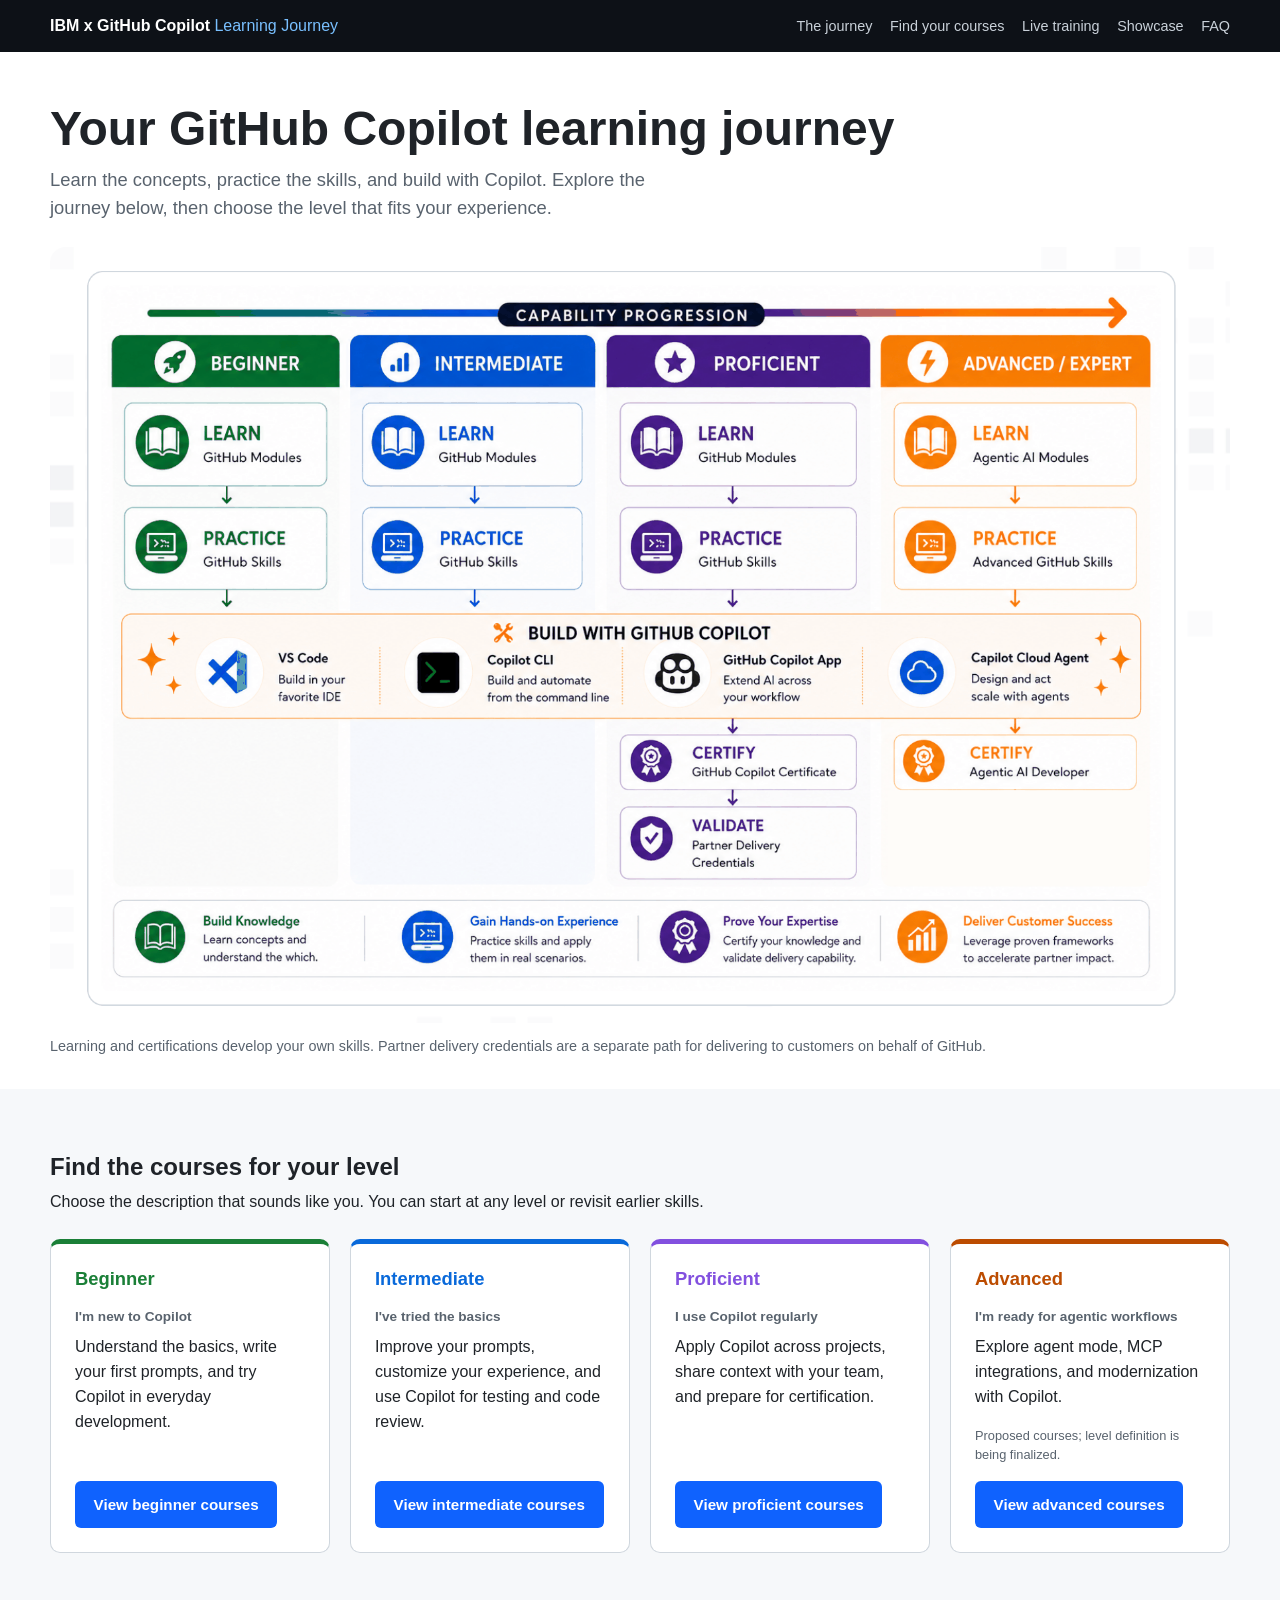
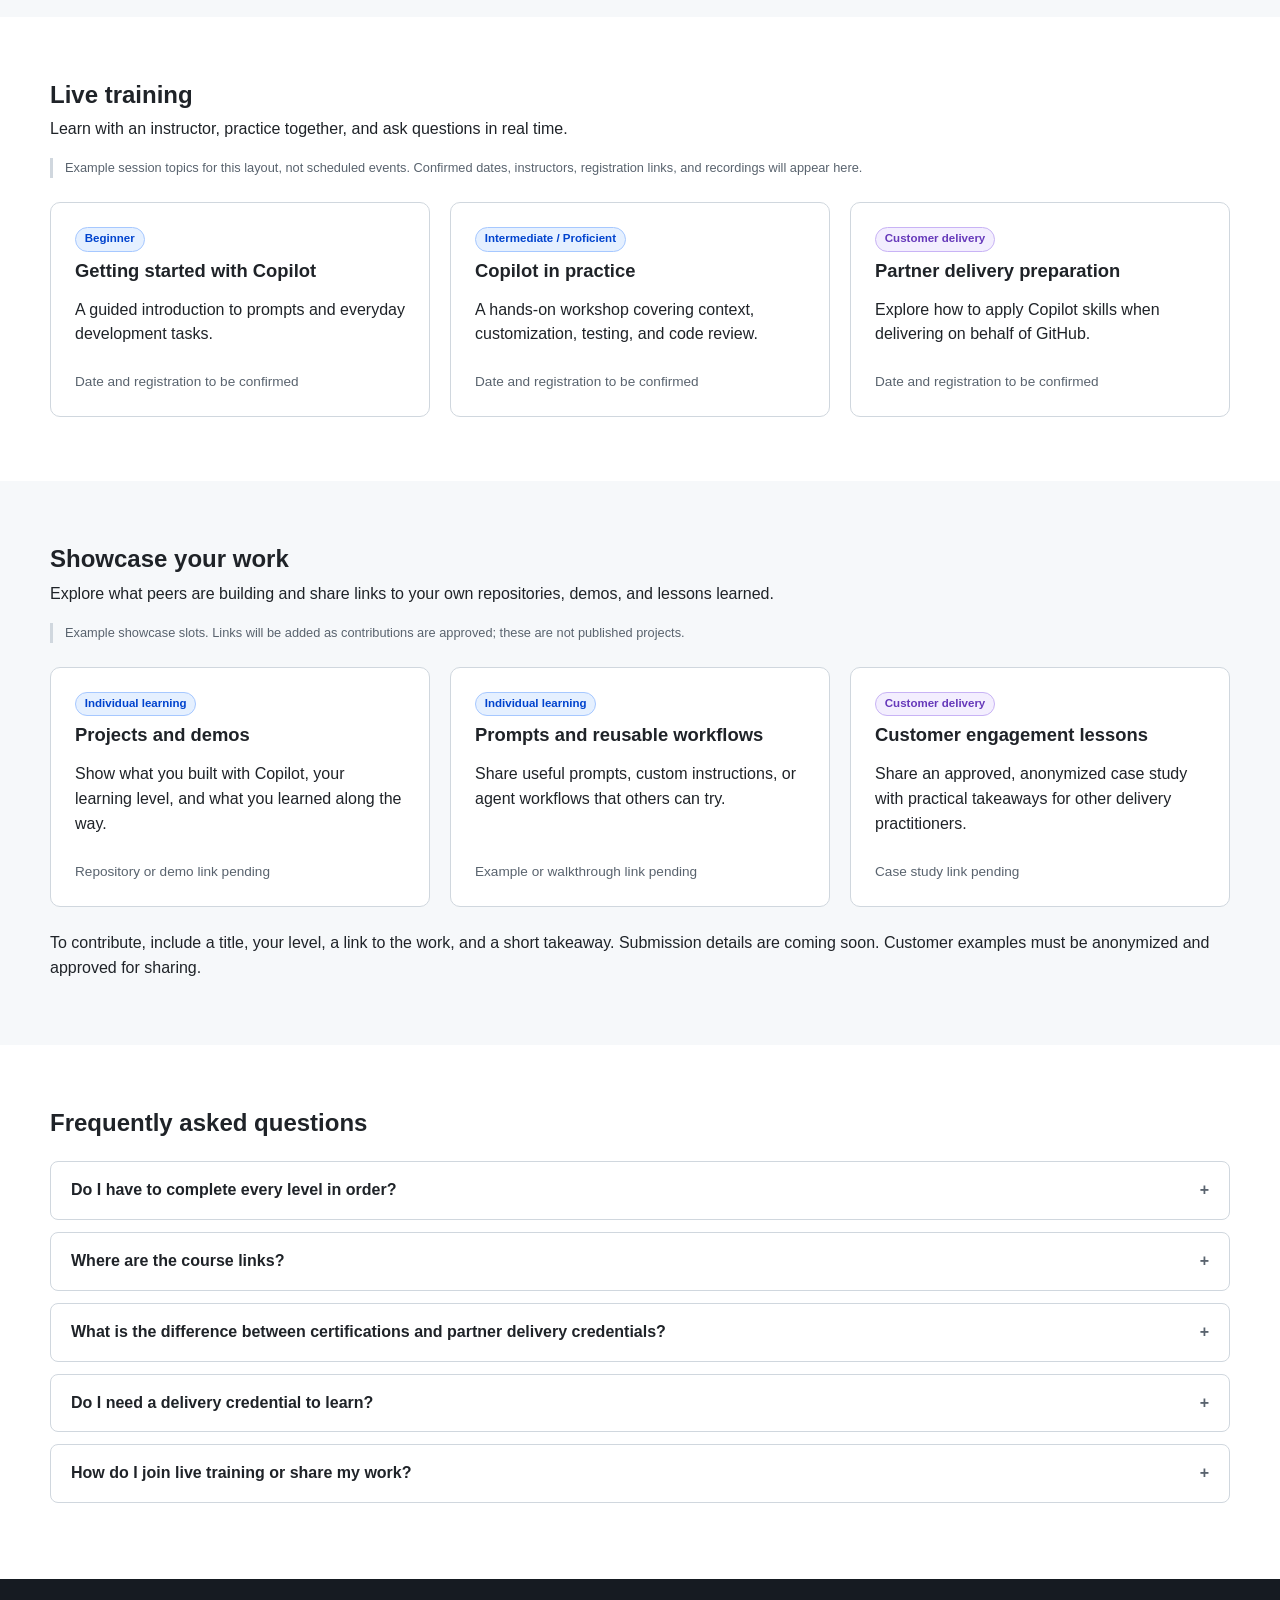
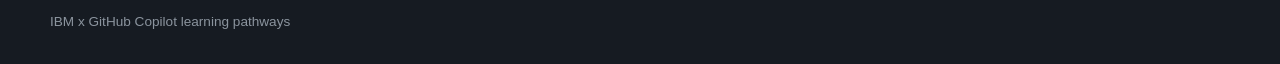
==== index.html @ cc18befc "Publish IBM Copilot learning journey microsite Co-authored-by: Copilot App <223556219+Copilot@users." ====
<!DOCTYPE html>
<html lang="en">
<head>
  <meta charset="utf-8">
  <meta name="viewport" content="width=device-width, initial-scale=1">
  <title>IBM x GitHub Copilot Learning Journey</title>
  <link rel="stylesheet" href="assets/base.css">
  <style>
    :root { --l1: #1a7f37; --l2: #0969da; --l3: #8250df; --l4: #bc4c00; }
    .c1 { --c: var(--l1); } .c2 { --c: var(--l2); } .c3 { --c: var(--l3); } .c4 { --c: var(--l4); }
    .hero { padding: 3rem 0 2rem; }
    .hero h1 { font-size: clamp(2rem, 4vw, 3rem); }
    .journey-figure { margin: 1.5rem 0 0; }
    .journey-figure img { display: block; width: 100%; height: auto; border-radius: 16px; }
    .journey-figure figcaption { margin-top: .75rem; font-size: .9rem; color: var(--muted); }
    #journey, #levels, #webinars, #showcase, #faq { scroll-margin-top: 90px; }
    .level-grid { margin-top: 1.5rem; }
    .level-card { border-top: 5px solid var(--c); }
    .level-card h3 { color: var(--c); }
    .level-card p { margin: 0; }
    .level-card .level-label { font-size: .85rem; font-weight: 600; color: var(--muted); }
    .level-card .btn { margin-top: auto; }
    .level-card .pending { font-size: .8rem; color: var(--muted); margin-bottom: .5rem; }
    .section-grid { margin-top: 1.5rem; }
    .card .status { margin-top: auto; margin-bottom: 0; font-size: .85rem; color: var(--muted); }
    .faq-list { margin-top: 1.5rem; }
    a:focus-visible, summary:focus-visible { outline: 3px solid var(--ibm-blue); outline-offset: 4px; }
  </style>
</head>
<body>
  <header class="site-header">
    <div class="container">
      <a class="brand" href="./">IBM x GitHub Copilot <span>Learning Journey</span></a>
      <nav class="site-nav" aria-label="Primary">
        <a href="#journey">The journey</a>
        <a href="#levels">Find your courses</a>
        <a href="#webinars">Live training</a>
        <a href="#showcase">Showcase</a>
        <a href="#faq">FAQ</a>
      </nav>
    </div>
  </header>

  <main>
    <section id="journey" class="hero">
      <div class="container">
        <h1>Your GitHub Copilot learning journey</h1>
        <p class="lede">Learn the concepts, practice the skills, and build with Copilot. Explore the journey below, then choose the level that fits your experience.</p>
        <figure class="journey-figure">
          <img src="assets/img/copilot-learning-journey.png" width="1778" height="1170" alt="GitHub Copilot capability progression from Beginner to Advanced/Expert: Learn with GitHub Modules, Practice with GitHub Skills, Build with GitHub Copilot across VS Code, Copilot CLI, GitHub Copilot App and Copilot Cloud Agent, Certify with the GitHub Copilot and Agentic AI Developer certifications, and Validate with Partner Delivery Credentials.">
          <figcaption>Learning and certifications develop your own skills. Partner delivery credentials are a separate path for delivering to customers on behalf of GitHub.</figcaption>
        </figure>
      </div>
    </section>

    <section id="levels" class="section section--soft">
      <div class="container">
        <h2>Find the courses for your level</h2>
        <p>Choose the description that sounds like you. You can start at any level or revisit earlier skills.</p>
        <div class="grid grid-4 level-grid">
          <article class="card level-card c1">
            <h3>Beginner</h3>
            <p class="level-label">I'm new to Copilot</p>
            <p>Understand the basics, write your first prompts, and try Copilot in everyday development.</p>
            <div class="spacer"></div>
            <a class="btn btn--primary" href="pathways.html#beginner">View beginner courses</a>
          </article>
          <article class="card level-card c2">
            <h3>Intermediate</h3>
            <p class="level-label">I've tried the basics</p>
            <p>Improve your prompts, customize your experience, and use Copilot for testing and code review.</p>
            <div class="spacer"></div>
            <a class="btn btn--primary" href="pathways.html#intermediate">View intermediate courses</a>
          </article>
          <article class="card level-card c3">
            <h3>Proficient</h3>
            <p class="level-label">I use Copilot regularly</p>
            <p>Apply Copilot across projects, share context with your team, and prepare for certification.</p>
            <div class="spacer"></div>
            <a class="btn btn--primary" href="pathways.html#proficient">View proficient courses</a>
          </article>
          <article class="card level-card c4">
            <h3>Advanced</h3>
            <p class="level-label">I'm ready for agentic workflows</p>
            <p>Explore agent mode, MCP integrations, and modernization with Copilot.</p>
            <div class="spacer"></div>
            <p class="pending">Proposed courses; level definition is being finalized.</p>
            <a class="btn btn--primary" href="pathways.html#advanced">View advanced courses</a>
          </article>
        </div>
      </div>
    </section>

    <section id="webinars" class="section">
      <div class="container">
        <h2>Live training</h2>
        <p>Learn with an instructor, practice together, and ask questions in real time.</p>
        <p class="placeholder-note">Example session topics for this layout, not scheduled events. Confirmed dates, instructors, registration links, and recordings will appear here.</p>
        <div class="grid grid-3 section-grid">
          <article class="card">
            <span class="tag tag--self">Beginner</span>
            <h3>Getting started with Copilot</h3>
            <p>A guided introduction to prompts and everyday development tasks.</p>
            <p class="status">Date and registration to be confirmed</p>
          </article>
          <article class="card">
            <span class="tag tag--self">Intermediate / Proficient</span>
            <h3>Copilot in practice</h3>
            <p>A hands-on workshop covering context, customization, testing, and code review.</p>
            <p class="status">Date and registration to be confirmed</p>
          </article>
          <article class="card">
            <span class="tag tag--deliver">Customer delivery</span>
            <h3>Partner delivery preparation</h3>
            <p>Explore how to apply Copilot skills when delivering on behalf of GitHub.</p>
            <p class="status">Date and registration to be confirmed</p>
          </article>
        </div>
      </div>
    </section>

    <section id="showcase" class="section section--soft">
      <div class="container">
        <h2>Showcase your work</h2>
        <p>Explore what peers are building and share links to your own repositories, demos, and lessons learned.</p>
        <p class="placeholder-note">Example showcase slots. Links will be added as contributions are approved; these are not published projects.</p>
        <div class="grid grid-3 section-grid">
          <article class="card">
            <span class="tag tag--self">Individual learning</span>
            <h3>Projects and demos</h3>
            <p>Show what you built with Copilot, your learning level, and what you learned along the way.</p>
            <p class="status">Repository or demo link pending</p>
          </article>
          <article class="card">
            <span class="tag tag--self">Individual learning</span>
            <h3>Prompts and reusable workflows</h3>
            <p>Share useful prompts, custom instructions, or agent workflows that others can try.</p>
            <p class="status">Example or walkthrough link pending</p>
          </article>
          <article class="card">
            <span class="tag tag--deliver">Customer delivery</span>
            <h3>Customer engagement lessons</h3>
            <p>Share an approved, anonymized case study with practical takeaways for other delivery practitioners.</p>
            <p class="status">Case study link pending</p>
          </article>
        </div>
        <p style="margin-top:1.5rem;margin-bottom:0">To contribute, include a title, your level, a link to the work, and a short takeaway. Submission details are coming soon. Customer examples must be anonymized and approved for sharing.</p>
      </div>
    </section>

    <section id="faq" class="section">
      <div class="container">
        <h2>Frequently asked questions</h2>
        <div class="faq-list">
          <details class="faq">
            <summary>Do I have to complete every level in order?</summary>
            <div>No. Start with the level that matches your experience. If the topics feel unfamiliar, revisit the previous level.</div>
          </details>
          <details class="faq">
            <summary>Where are the course links?</summary>
            <div><a href="#levels">Choose a level</a>. Each pathway groups concept-based modules under Learn and hands-on exercises under Practice.</div>
          </details>
          <details class="faq">
            <summary>What is the difference between certifications and partner delivery credentials?</summary>
            <div>
              <p><strong>Certifications validate your own knowledge and skills.</strong> For example, the <a href="pathways.html#proficient-certify">GitHub Copilot certification</a> is a milestone in the Proficient pathway.</p>
              <p><strong>Partner delivery credentials validate your ability to deliver for customers on behalf of GitHub.</strong> They focus on customer engagements, including GitHub Copilot: Core Skills &amp; Application and GitHub Copilot: Deploying &amp; Scaling AI Across the Enterprise. A certification is not the same as a delivery credential.</p>
              <p style="margin-bottom:0">You do not need a delivery credential for individual self-paced learning. Credential requirements and enrollment links will be added when confirmed.</p>
            </div>
          </details>
          <details class="faq">
            <summary>Do I need a delivery credential to learn?</summary>
            <div>No. Delivery credentials are separate from individual learning and support customer engagements on behalf of GitHub.</div>
          </details>
          <details class="faq">
            <summary>How do I join live training or share my work?</summary>
            <div>Confirmed registration links will appear in <a href="#webinars">Live training</a>. Contribution instructions will appear in <a href="#showcase">Showcase your work</a>; neither is available yet.</div>
          </details>
        </div>
      </div>
    </section>
  </main>

  <footer class="site-footer">
    <div class="container">IBM x GitHub Copilot learning pathways</div>
  </footer>
</body>
</html>
---- assets/base.css ----
:root {
  --ibm-blue: #0f62fe;
  --ibm-blue-dark: #0043ce;
  --gh-dark: #0d1117;
  --gh-dark-2: #161b22;
  --gh-border: #d0d7de;
  --text: #1f2328;
  --muted: #59636e;
  --bg: #ffffff;
  --bg-soft: #f6f8fa;
  --self: #0f62fe;      /* Learn for yourself */
  --deliver: #8250df;   /* Deliver on behalf of GitHub */
  --cert: #1a7f37;      /* Certifications */
  --radius: 10px;
  --max: 1180px;
  font-family: "IBM Plex Sans", -apple-system, BlinkMacSystemFont, "Segoe UI", Helvetica, Arial, sans-serif;
}

* { box-sizing: border-box; }
html { scroll-behavior: smooth; }
body { margin: 0; color: var(--text); background: var(--bg); line-height: 1.55; }
a { color: var(--ibm-blue); }
img { max-width: 100%; }
h1, h2, h3, h4 { line-height: 1.2; margin: 0 0 .5rem; }
p { margin: 0 0 1rem; }

.container { width: min(100% - 2.5rem, var(--max)); margin-inline: auto; }
.section { padding: 4rem 0; }
.section--soft { background: var(--bg-soft); }
.section--dark { background: var(--gh-dark); color: #e6edf3; }
.section--dark a { color: #79c0ff; }
.eyebrow { text-transform: uppercase; letter-spacing: .08em; font-size: .78rem; font-weight: 600; color: var(--muted); }
.section--dark .eyebrow { color: #8b949e; }
.lede { font-size: 1.15rem; color: var(--muted); max-width: 62ch; }
.section--dark .lede { color: #c9d1d9; }

.grid { display: grid; gap: 1.25rem; }
.grid-2 { grid-template-columns: repeat(auto-fit, minmax(300px, 1fr)); }
.grid-3 { grid-template-columns: repeat(auto-fit, minmax(260px, 1fr)); }
.grid-4 { grid-template-columns: repeat(auto-fit, minmax(230px, 1fr)); }

.card {
  background: #fff; border: 1px solid var(--gh-border); border-radius: var(--radius);
  padding: 1.5rem; display: flex; flex-direction: column; gap: .5rem; color: var(--text);
}
.card h3 { font-size: 1.15rem; }
.card ul { margin: 0 0 1rem; padding-left: 1.1rem; }
.card .spacer { flex: 1; }

.btn {
  display: inline-block; padding: .65rem 1.1rem; border-radius: 6px; font-weight: 600;
  text-decoration: none; border: 1px solid transparent; cursor: pointer; font-size: .95rem;
  align-self: flex-start;
}
.btn--primary { background: var(--ibm-blue); color: #fff; }
.btn--primary:hover { background: var(--ibm-blue-dark); }
.btn--ghost { border-color: currentColor; color: inherit; background: transparent; }
.btn--deliver { background: var(--deliver); color: #fff; }
.btn--cert { background: var(--cert); color: #fff; }

.tag {
  display: inline-block; font-size: .72rem; font-weight: 600; padding: .15rem .55rem;
  border-radius: 999px; background: var(--bg-soft); border: 1px solid var(--gh-border); color: var(--muted);
  align-self: flex-start;
}
.tag--self { background: #e5f0ff; border-color: #a6c8ff; color: var(--ibm-blue-dark); }
.tag--deliver { background: #f3eefe; border-color: #c8b3f5; color: #6639ba; }
.tag--cert { background: #e6f4ea; border-color: #9fd6ad; color: var(--cert); }

.placeholder-note {
  font-size: .8rem; color: var(--muted); border-left: 3px solid var(--gh-border); padding-left: .75rem;
}

/* FAQ */
details.faq { border: 1px solid var(--gh-border); border-radius: 8px; background: #fff; margin-bottom: .75rem; }
details.faq summary { cursor: pointer; padding: 1rem 1.25rem; font-weight: 600; list-style: none; }
details.faq summary::-webkit-details-marker { display: none; }
details.faq summary::after { content: "+"; float: right; color: var(--muted); }
details.faq[open] summary::after { content: "-"; }
details.faq > div { padding: 0 1.25rem 1rem; color: var(--muted); }

/* Site header + footer */
.site-header { background: var(--gh-dark); color: #fff; position: sticky; top: 0; z-index: 10; }
.site-header .container { display: flex; align-items: center; justify-content: space-between; gap: 1rem; padding: .85rem 0; }
.brand { font-weight: 700; color: #fff; text-decoration: none; }
.brand span { color: #79c0ff; font-weight: 400; }
.site-nav { display: flex; gap: 1.1rem; flex-wrap: wrap; }
.site-nav a { color: #c9d1d9; text-decoration: none; font-size: .9rem; }
.site-nav a:hover { color: #fff; }
.site-footer { background: var(--gh-dark-2); color: #8b949e; padding: 2rem 0; font-size: .85rem; }
.site-footer a { color: #c9d1d9; }

@media (max-width: 760px) {
  .site-nav { display: none; }
  .section { padding: 3rem 0; }
}
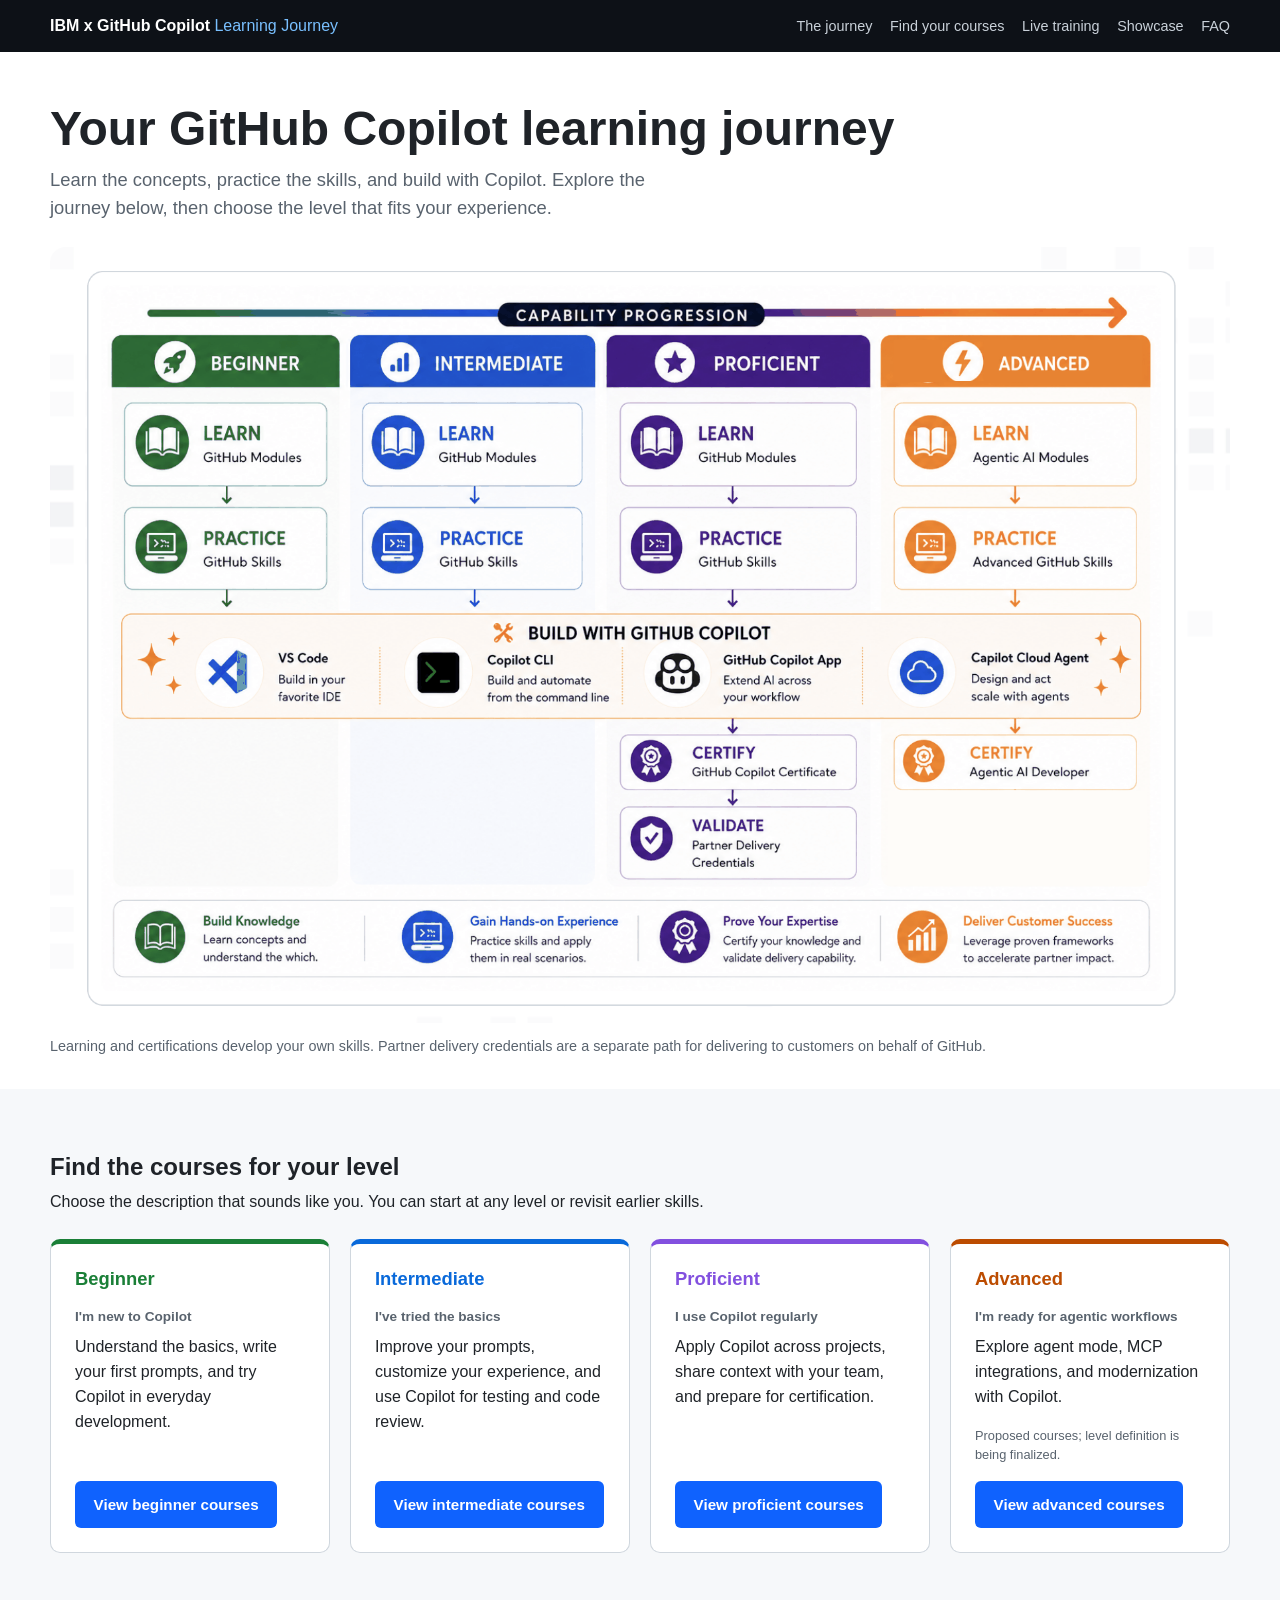
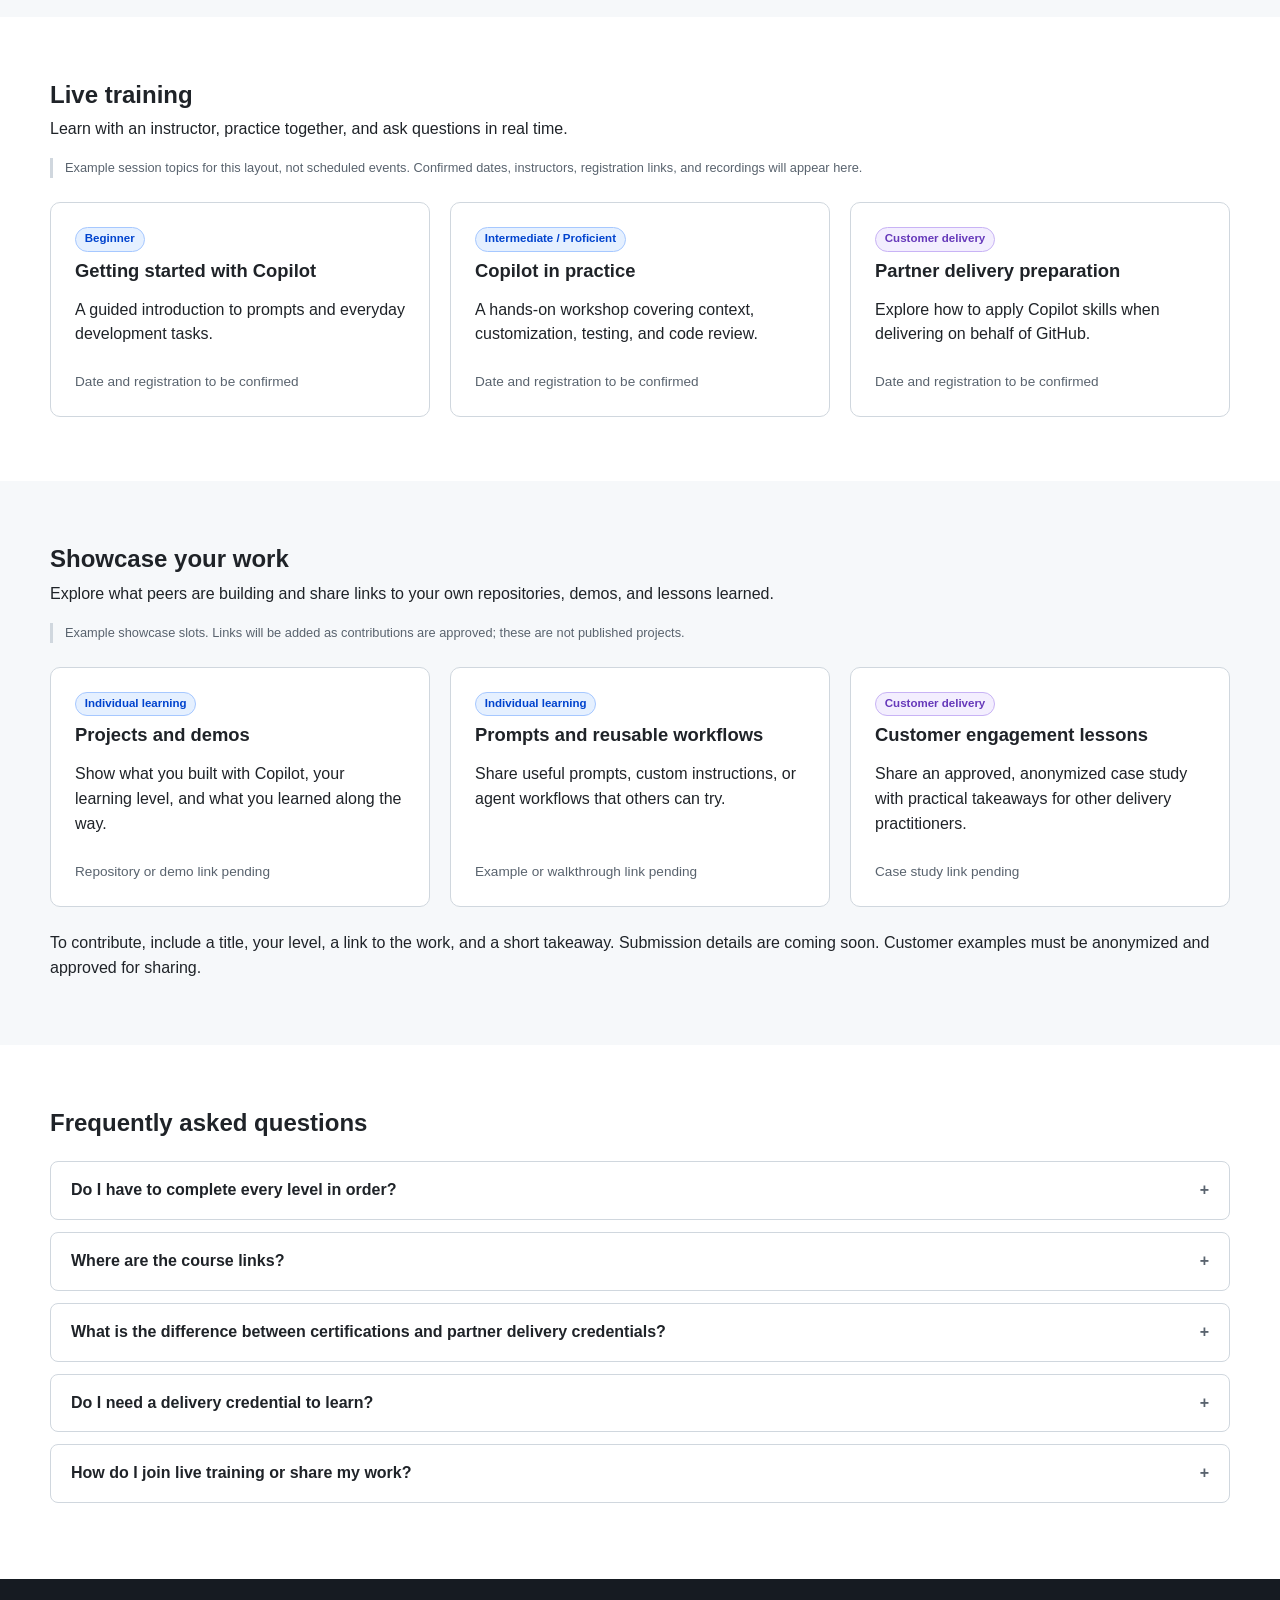
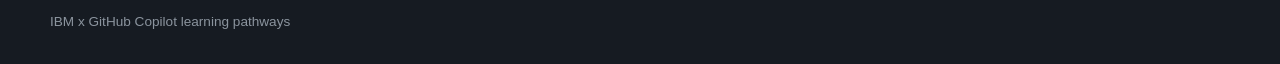
==== commit f17357ec: "Update Advanced level header and image alt text Co-authored-by: Copilot App <223556219+Copilot@users" ====
--- a/index.html
+++ b/index.html
@@ -47,7 +47,7 @@
         <h1>Your GitHub Copilot learning journey</h1>
         <p class="lede">Learn the concepts, practice the skills, and build with Copilot. Explore the journey below, then choose the level that fits your experience.</p>
         <figure class="journey-figure">
-          <img src="assets/img/copilot-learning-journey.png" width="1778" height="1170" alt="GitHub Copilot capability progression from Beginner to Advanced/Expert: Learn with GitHub Modules, Practice with GitHub Skills, Build with GitHub Copilot across VS Code, Copilot CLI, GitHub Copilot App and Copilot Cloud Agent, Certify with the GitHub Copilot and Agentic AI Developer certifications, and Validate with Partner Delivery Credentials.">
+          <img src="assets/img/copilot-learning-journey.png" width="1778" height="1170" alt="GitHub Copilot capability progression from Beginner to Advanced: Learn with GitHub Modules, Practice with GitHub Skills, Build with GitHub Copilot across VS Code, Copilot CLI, GitHub Copilot App and Copilot Cloud Agent, Certify with the GitHub Copilot and Agentic AI Developer certifications, and Validate with Partner Delivery Credentials.">
           <figcaption>Learning and certifications develop your own skills. Partner delivery credentials are a separate path for delivering to customers on behalf of GitHub.</figcaption>
         </figure>
       </div>
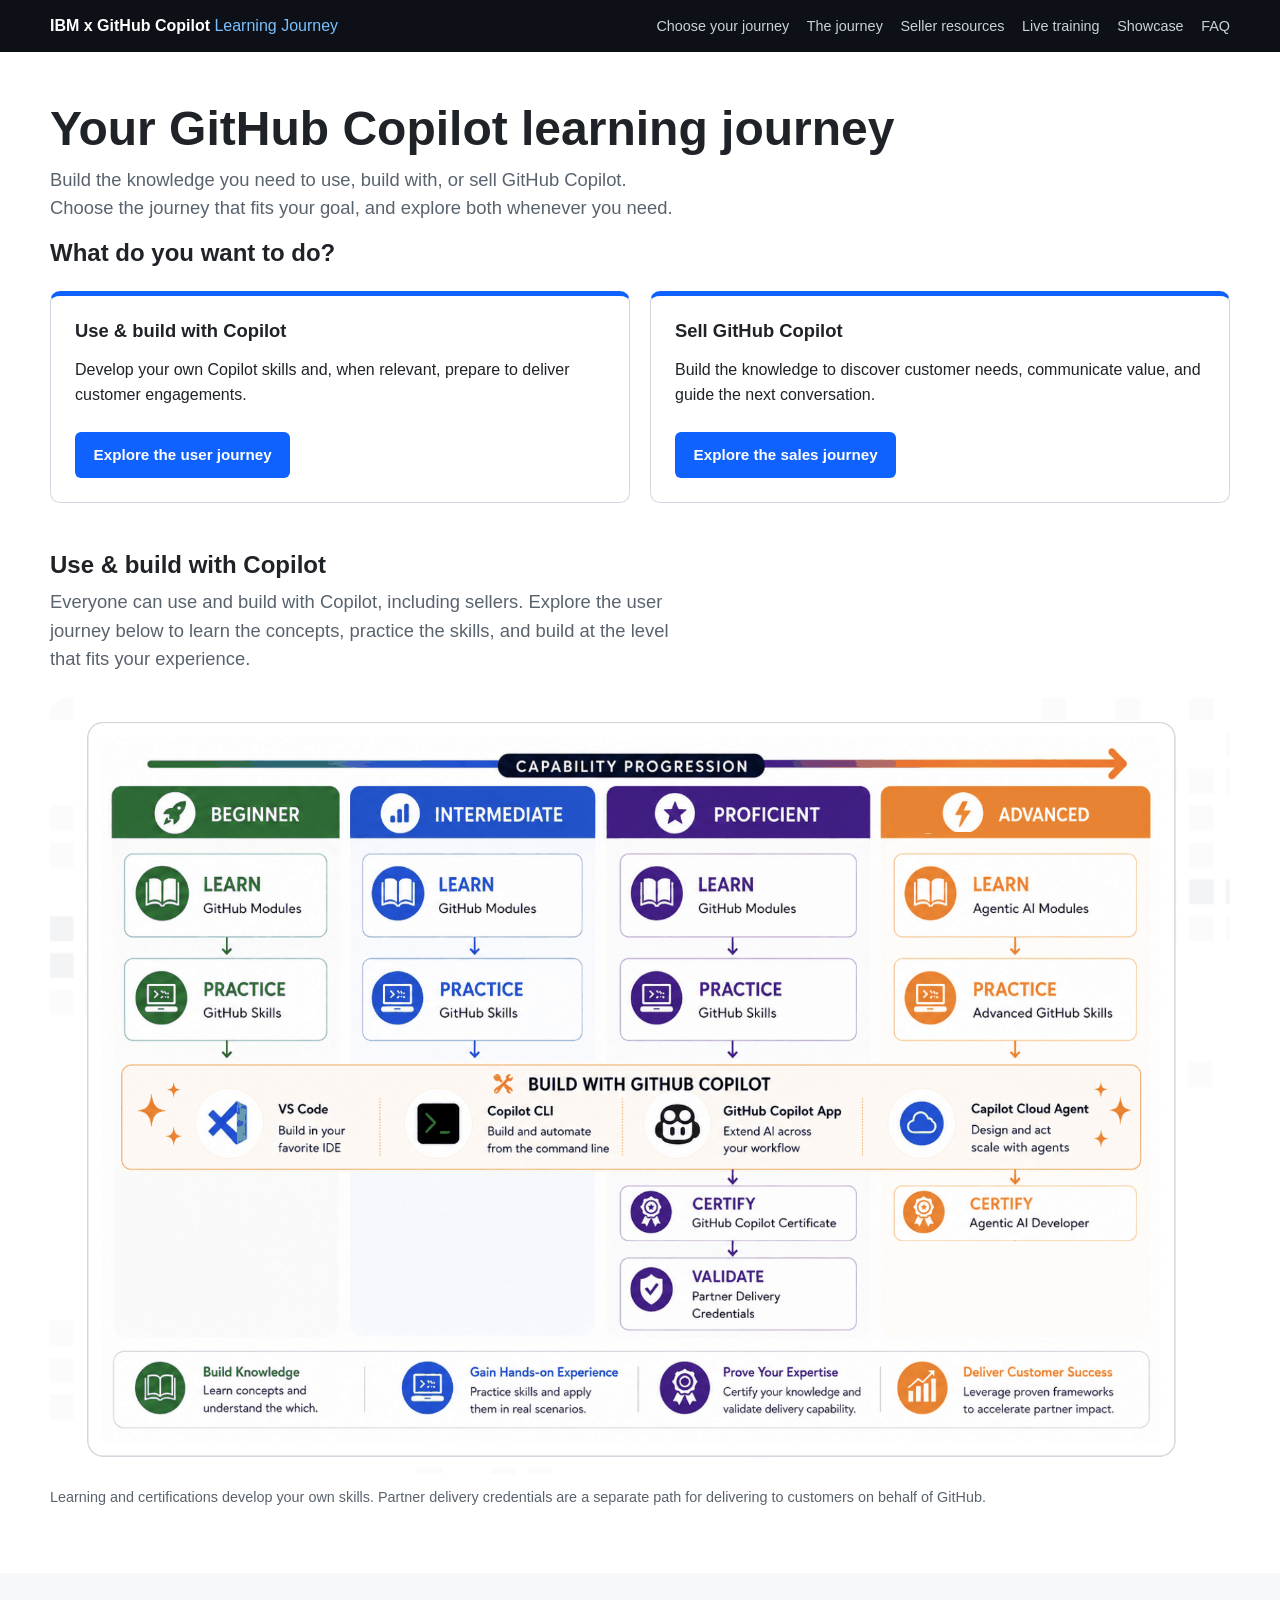
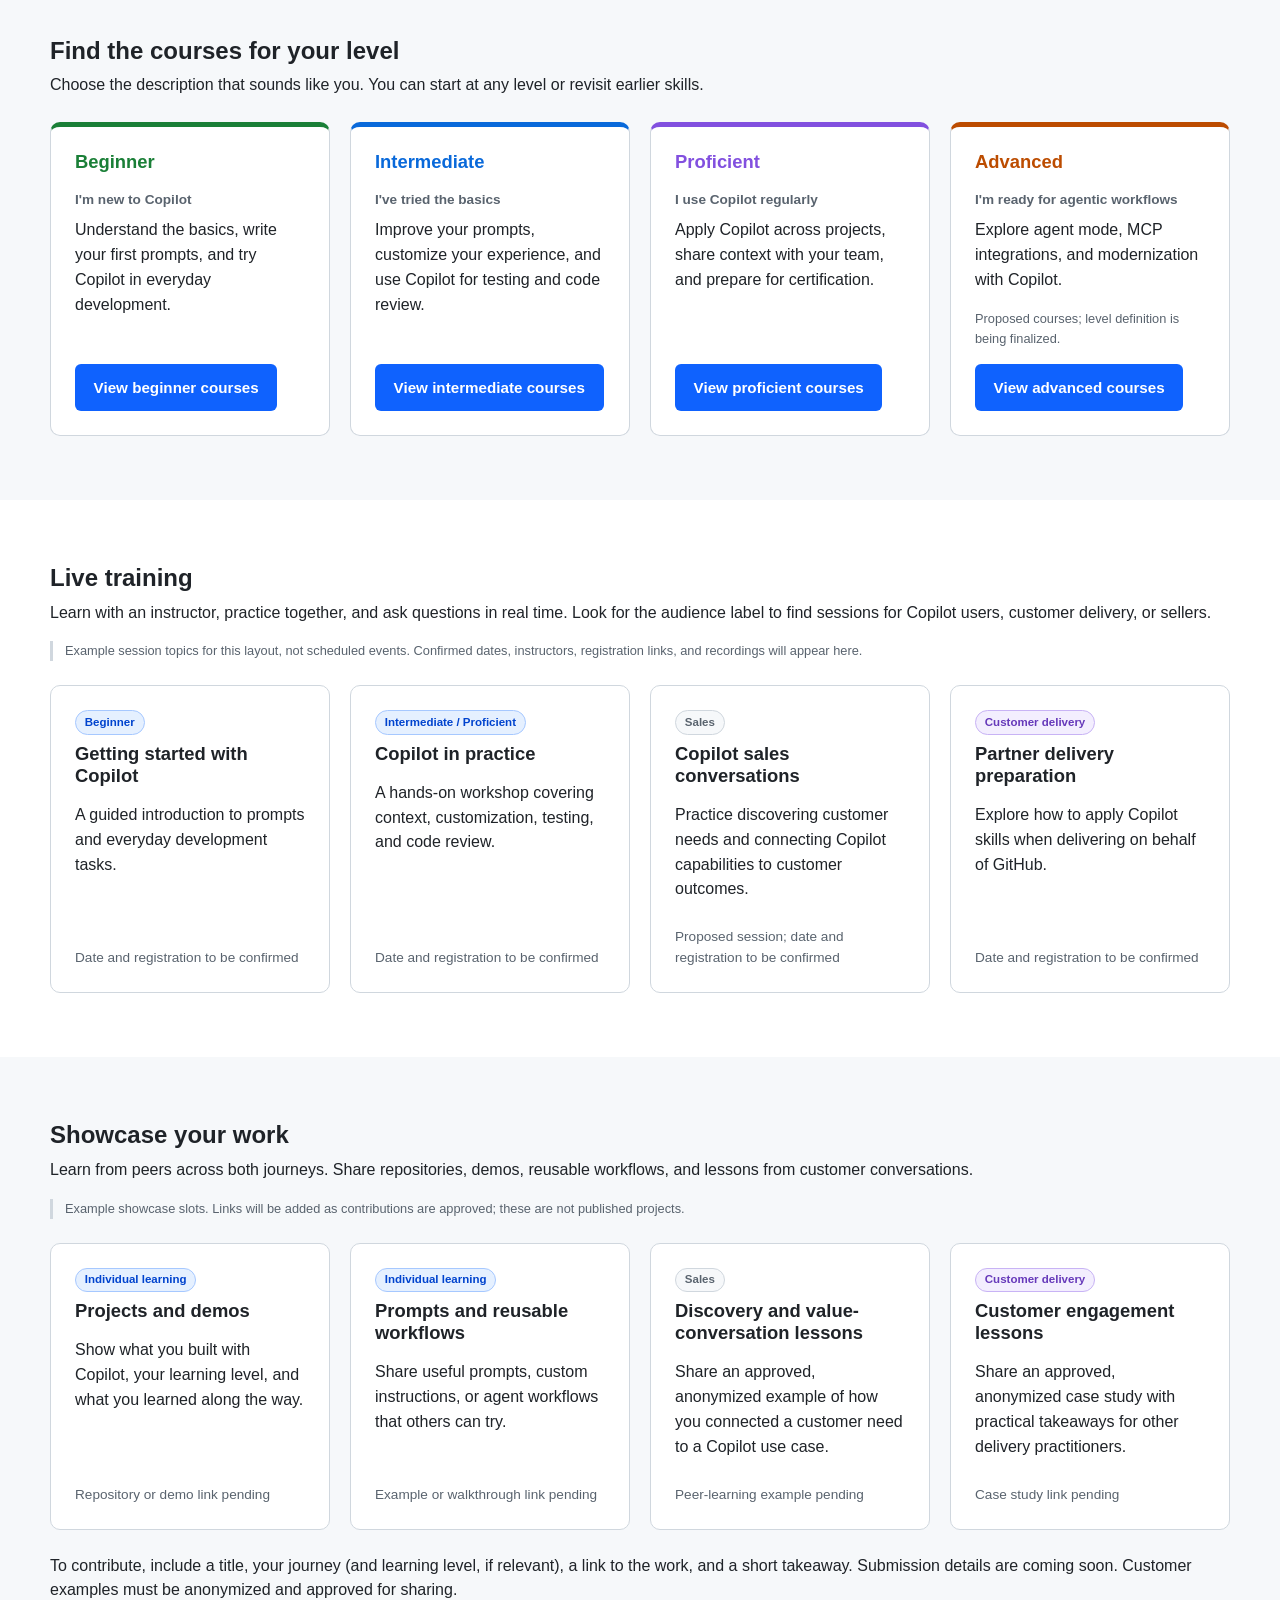
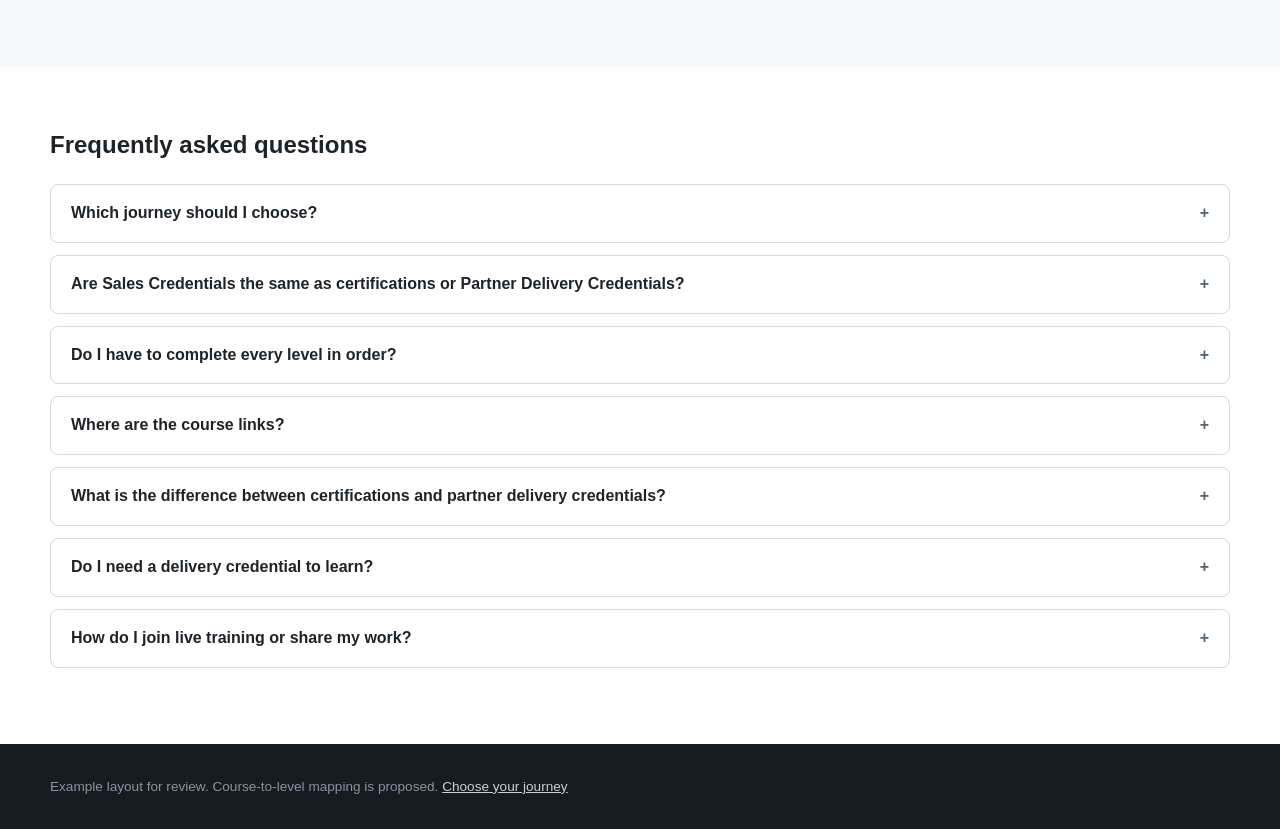
==== commit 5d5058e3: "Publish user and seller learning journeys Co-authored-by: Copilot App <223556219+Copilot@users.norep" ====
--- a/index.html
+++ b/index.html
@@ -13,7 +13,12 @@
     .journey-figure { margin: 1.5rem 0 0; }
     .journey-figure img { display: block; width: 100%; height: auto; border-radius: 16px; }
     .journey-figure figcaption { margin-top: .75rem; font-size: .9rem; color: var(--muted); }
-    #journey, #levels, #webinars, #showcase, #faq { scroll-margin-top: 90px; }
+    #audiences, #journey, #levels, #webinars, #showcase, #faq { scroll-margin-top: 90px; }
+    .audience-grid { grid-template-columns: repeat(2, minmax(0, 1fr)); margin-top: 1.5rem; }
+    .audience-card { border-top: 5px solid var(--ibm-blue); }
+    .audience-card .btn { margin-top: auto; }
+    .user-journey { padding-top: 1rem; }
+    @media (max-width: 640px) { .audience-grid { grid-template-columns: 1fr; } }
     .level-grid { margin-top: 1.5rem; }
     .level-card { border-top: 5px solid var(--c); }
     .level-card h3 { color: var(--c); }
@@ -32,8 +37,9 @@
     <div class="container">
       <a class="brand" href="./">IBM x GitHub Copilot <span>Learning Journey</span></a>
       <nav class="site-nav" aria-label="Primary">
+        <a href="#audiences">Choose your journey</a>
         <a href="#journey">The journey</a>
-        <a href="#levels">Find your courses</a>
+        <a href="sales.html">Seller resources</a>
         <a href="#webinars">Live training</a>
         <a href="#showcase">Showcase</a>
         <a href="#faq">FAQ</a>
@@ -42,10 +48,30 @@
   </header>
 
   <main>
-    <section id="journey" class="hero">
+    <section id="audiences" class="hero">
       <div class="container">
         <h1>Your GitHub Copilot learning journey</h1>
-        <p class="lede">Learn the concepts, practice the skills, and build with Copilot. Explore the journey below, then choose the level that fits your experience.</p>
+        <p class="lede">Build the knowledge you need to use, build with, or sell GitHub Copilot. Choose the journey that fits your goal, and explore both whenever you need.</p>
+        <h2>What do you want to do?</h2>
+        <div class="grid audience-grid">
+          <article class="card audience-card">
+            <h3>Use &amp; build with Copilot</h3>
+            <p>Develop your own Copilot skills and, when relevant, prepare to deliver customer engagements.</p>
+            <a class="btn btn--primary" href="#journey">Explore the user journey</a>
+          </article>
+          <article class="card audience-card">
+            <h3>Sell GitHub Copilot</h3>
+            <p>Build the knowledge to discover customer needs, communicate value, and guide the next conversation.</p>
+            <a class="btn btn--primary" href="sales.html">Explore the sales journey</a>
+          </article>
+        </div>
+      </div>
+    </section>
+
+    <section id="journey" class="section user-journey">
+      <div class="container">
+        <h2>Use &amp; build with Copilot</h2>
+        <p class="lede">Everyone can use and build with Copilot, including sellers. Explore the user journey below to learn the concepts, practice the skills, and build at the level that fits your experience.</p>
         <figure class="journey-figure">
           <img src="assets/img/copilot-learning-journey.png" width="1778" height="1170" alt="GitHub Copilot capability progression from Beginner to Advanced: Learn with GitHub Modules, Practice with GitHub Skills, Build with GitHub Copilot across VS Code, Copilot CLI, GitHub Copilot App and Copilot Cloud Agent, Certify with the GitHub Copilot and Agentic AI Developer certifications, and Validate with Partner Delivery Credentials.">
           <figcaption>Learning and certifications develop your own skills. Partner delivery credentials are a separate path for delivering to customers on behalf of GitHub.</figcaption>
@@ -94,7 +120,7 @@
     <section id="webinars" class="section">
       <div class="container">
         <h2>Live training</h2>
-        <p>Learn with an instructor, practice together, and ask questions in real time.</p>
+        <p>Learn with an instructor, practice together, and ask questions in real time. Look for the audience label to find sessions for Copilot users, customer delivery, or sellers.</p>
         <p class="placeholder-note">Example session topics for this layout, not scheduled events. Confirmed dates, instructors, registration links, and recordings will appear here.</p>
         <div class="grid grid-3 section-grid">
           <article class="card">
@@ -110,6 +136,12 @@
             <p class="status">Date and registration to be confirmed</p>
           </article>
           <article class="card">
+            <span class="tag">Sales</span>
+            <h3>Copilot sales conversations</h3>
+            <p>Practice discovering customer needs and connecting Copilot capabilities to customer outcomes.</p>
+            <p class="status">Proposed session; date and registration to be confirmed</p>
+          </article>
+          <article class="card">
             <span class="tag tag--deliver">Customer delivery</span>
             <h3>Partner delivery preparation</h3>
             <p>Explore how to apply Copilot skills when delivering on behalf of GitHub.</p>
@@ -122,7 +154,7 @@
     <section id="showcase" class="section section--soft">
       <div class="container">
         <h2>Showcase your work</h2>
-        <p>Explore what peers are building and share links to your own repositories, demos, and lessons learned.</p>
+        <p>Learn from peers across both journeys. Share repositories, demos, reusable workflows, and lessons from customer conversations.</p>
         <p class="placeholder-note">Example showcase slots. Links will be added as contributions are approved; these are not published projects.</p>
         <div class="grid grid-3 section-grid">
           <article class="card">
@@ -138,13 +170,19 @@
             <p class="status">Example or walkthrough link pending</p>
           </article>
           <article class="card">
+            <span class="tag">Sales</span>
+            <h3>Discovery and value-conversation lessons</h3>
+            <p>Share an approved, anonymized example of how you connected a customer need to a Copilot use case.</p>
+            <p class="status">Peer-learning example pending</p>
+          </article>
+          <article class="card">
             <span class="tag tag--deliver">Customer delivery</span>
             <h3>Customer engagement lessons</h3>
             <p>Share an approved, anonymized case study with practical takeaways for other delivery practitioners.</p>
             <p class="status">Case study link pending</p>
           </article>
         </div>
-        <p style="margin-top:1.5rem;margin-bottom:0">To contribute, include a title, your level, a link to the work, and a short takeaway. Submission details are coming soon. Customer examples must be anonymized and approved for sharing.</p>
+        <p style="margin-top:1.5rem;margin-bottom:0">To contribute, include a title, your journey (and learning level, if relevant), a link to the work, and a short takeaway. Submission details are coming soon. Customer examples must be anonymized and approved for sharing.</p>
       </div>
     </section>
 
@@ -152,6 +190,14 @@
       <div class="container">
         <h2>Frequently asked questions</h2>
         <div class="faq-list">
+          <details class="faq">
+            <summary>Which journey should I choose?</summary>
+            <div>The <a href="#journey">Use &amp; build with Copilot</a> user journey is for everyone, including sellers, who wants to develop hands-on Copilot skills or prepare for customer delivery. Choose <a href="sales.html">Sell GitHub Copilot</a> for Partner Guides, Sales Credentials, Tech Forum, and PKO Session Recordings. These journeys represent learning goals, not exclusive roles. You can explore both; the learning levels are not a required sequence for the seller journey.</div>
+          </details>
+          <details class="faq">
+            <summary>Are Sales Credentials the same as certifications or Partner Delivery Credentials?</summary>
+            <div>No. Sales Credentials have a separate place in the seller resource hub. Certifications validate your own knowledge and skills, while Partner Delivery Credentials support delivering customer engagements on behalf of GitHub. Seller credential details and requirements will be added when confirmed; do not treat certification or delivery milestones as seller prerequisites.</div>
+          </details>
           <details class="faq">
             <summary>Do I have to complete every level in order?</summary>
             <div>No. Start with the level that matches your experience. If the topics feel unfamiliar, revisit the previous level.</div>
@@ -182,7 +228,7 @@
   </main>
 
   <footer class="site-footer">
-    <div class="container">IBM x GitHub Copilot learning pathways</div>
+    <div class="container">Example layout for review. Course-to-level mapping is proposed. <a href="./#audiences">Choose your journey</a></div>
   </footer>
 </body>
 </html>
